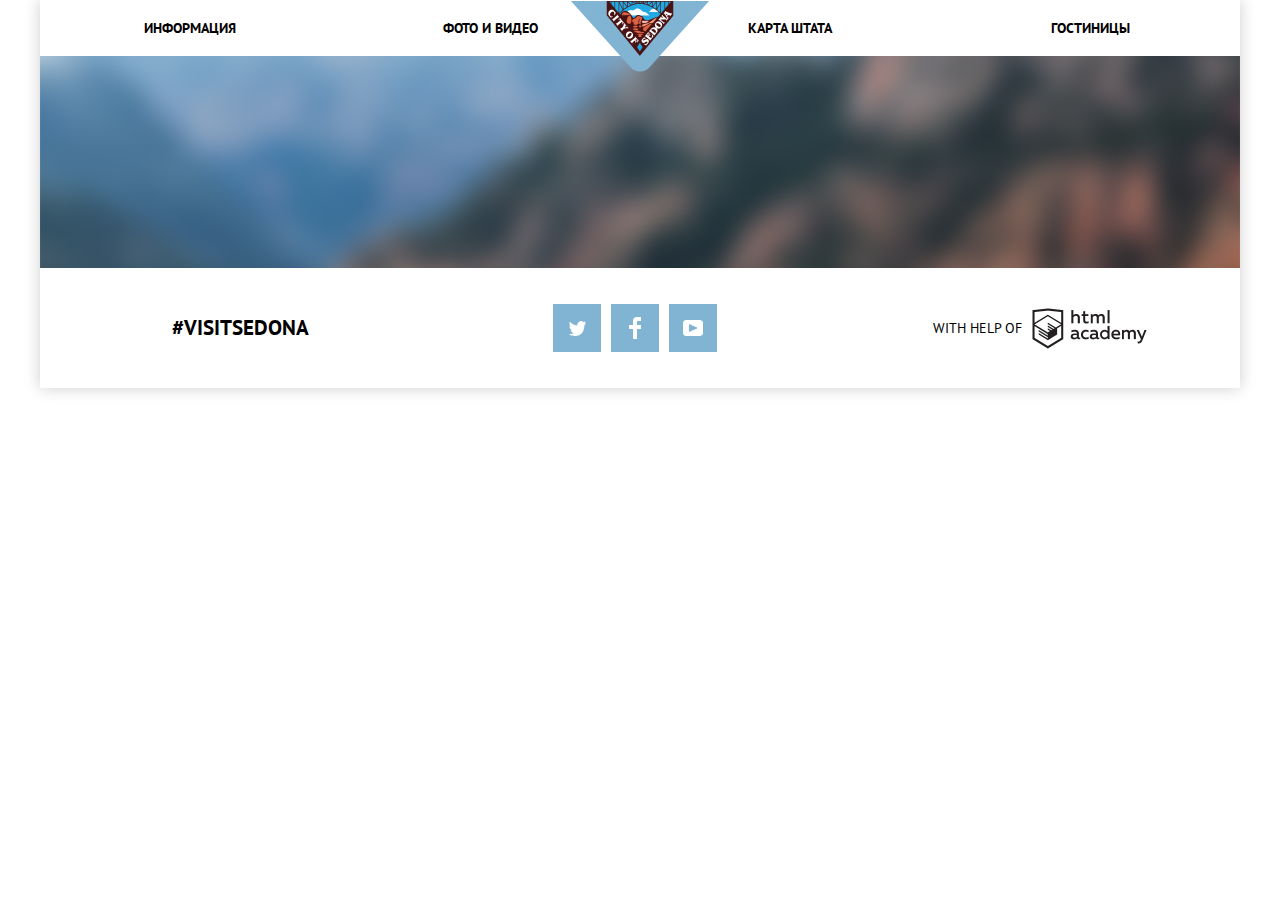
==== Inner.html @ 90b3ef92 "Update Inner.html" ====
<!DOCTYPE html>
<html lang="ru">

<head>
    <meta charset="UTF-8">
    <title>Sedona</title>
    <link href="CSS/style.css" rel="stylesheet">
    <link href="https://fonts.googleapis.com/css?family=PT+Sans:400,700&amp;subset=cyrillic" rel="stylesheet">
    <link href="CSS/normalize.css" rel="stylesheet">
</head>

<body>
    <div class="container">
        <header class="inner-header">
            <nav class="inner-header__navigation">
                <ul class="inner-header__list">
                    <li class="inner-header__item">
                        <a href="info.html">Информация</a>
                    </li>
                    <li class="inner-header__item">
                        <a href="photos.html">Фото и видео</a>
                    </li>

                    <li class="inner-header__item--logo">
                        <a class="inner-header__logo">
                            <img src="img/logo.png" alt="Логотип Седона">
                        </a>
                    </li>

                    <li class="inner-header__item">
                        <a href="https://goo.gl/maps/rGScew5CykM2" target="_blank">Карта штата</a>
                    </li>
                    <li class="inner-header__item">
                        <a href="hotels.html">Гостиницы</a>
                    </li>
                </ul>
            </nav>
        </header>
        <section class="inner__filter">
            <div class="inner__filter__wrapper">

            </div>
        </section>



        <!---------     FOOTER     ----------->
        <footer class="footer">
            <div class="footer__tag--wrapper">
                <p class="footer__tag">#visitsedona</p>
            </div>
            <div class="footer__social--main">
                <a class="footer__social footer__social--twitter" href="#">
                    <span class="visually-hidden">Twitter</span>
                    <svg xmlns="http://www.w3.org/2000/svg" xmlns:xlink="http://www.w3.org/1999/xlink" width="17" height="15" viewBox="0 0 17 15">
                        <path fill="#FFF" d="M10.95.144c1.685-.496 2.984.27 3.577 1.179.673-.231 1.331-.481 2.011-.708a2.345 2.345 0 0 1-.857 1.768c.685.17 1.304-.491 1.304-.491-.169 1-1.006 1.788-1.563 2.024-.231 6.75-3.175 11.217-10.077 11.082h-.446c-.41 0-4.164-.46-4.898-1.887 2.271.196 3.893-.422 4.693-1.177-.96-.3-2.679-.477-2.979-2.95.349.106.564.228 1.19.119C1.705 8.247.374 7.53.448 5.33c.285.328 1.067.536 1.34.472C1.085 5.561-.182 2.442.894.85c1.818 1.854 3.735 3.606 7.152 3.773C8.254 2.33 9.183.793 10.95.144z" /></svg>
                </a>
                <a class="footer__social footer__social--facebook" href="#">
                    <span class="visually-hidden">Facebook</span>
                    <svg xmlns="http://www.w3.org/2000/svg" width="12" height="22" viewBox="0 0 12 22">
                        <path fill="#FFF" d="M12 4V0H8a4 4 0 0 0-4 4v4H0v4h4v10h4V12h4V8H8V4h4z" />
                    </svg>
                </a>
                <a class="footer__social footer__social--YouTube" href="#">
                    <span class="visually-hidden">YouTube</span><svg xmlns="http://www.w3.org/2000/svg" xmlns:xlink="http://www.w3.org/1999/xlink" width="20" height="16" viewBox="0 0 20 16">
                        <path fill="#FFF" d="M17 0H3C1.35 0 0 1.35 0 3v10c0 1.65 1.35 3 3 3h14c1.65 0 3-1.35 3-3V3c0-1.65-1.35-3-3-3zM6.027 11.998V4.002L15.014 8l-8.987 3.998z" /></svg>
                </a>
            </div>
            <div class="footer__copyright">
                <p>With help of</p>
                <a class="footer__developer" href="https://htmlacademy.ru/" target="_blank"><span class="visually-hidden">HTML Academy</span></a>
            </div>
        </footer>
    </div>
</body>

</html>
---- CSS/style.css ----
body {
    font-family: "PT Sans", Arial, sans-serif;
    font-size: 14px;
    font-weight: 400;
    color: black;
    text-transform: uppercase;
    background: white;

}


a {
    text-decoration: none;
}

.container {
    margin: 0 auto;
    max-width: 1200px;
    box-shadow: 0 0 15px rgba(0, 1, 1, 0.2);
}

.header {
    position: relative;
}

.main-header {
    position: relative;
    margin-top: 0px;
    height: 580px;
    width: 1200px;
    background: url(../img/background_photo.jpg);
    background-size: 100% 100%;
    background-repeat: no-repeat;
}

.main-header-welcome--img {
    display: flex;
    justify-content: center;
    align-items: center;
    margin-top: 70px;
}



.main-header__navigation {
    position: relative;
    justify-content: center;
}

.main-header__list {
    padding: 0;
    position: relative;
    margin-top: 0;
    margin-bottom: 0;
    display: flex;
    height: 56px;
    width: 1200px;
    list-style: none;
    justify-content: space-around;
    align-items: center;
    background-color: white;
    font-size: 14px;
    font-weight: bold;
    line-height: 50px;
}

.main-header__item a:hover,
.main-header__item a:focus {
    background-color: #e1edf5;
    transition: all 0.5s;
}



.main-header__list a {
    display: flex;
    align-items: center;
    justify-content: center;
    color: black;
    width: 100%;
    height: 56px;

}

.main-header__item--logo .main-header__logo {
    position: absolute;
    top: 0;
    left: 50%;
    margin-left: -70px;
    width: 140px;
    height: 72px;
    z-index: 1;
}

.main-header__item {
    width: 25%;


}

.main__welcome {
    margin: 0;
    display: flex;
    height: 102px;
    align-items: flex-end;
}

.main_header_explanation {
    display: flex;
    flex-direction: column;
    justify-content: center;
    align-items: center;
    width: 1200px;
    height: 216px;
    font-family: inherit;
    text-transform: uppercase;
    background-color: white;
    text-align: center;
}

.explanation__sedona {
    font-family: inherit;
    margin: 0;
    width: 500px;
    height: 50px;
    color: #000000;
    font-size: 21px;
    font-weight: 700;
    line-height: 26px;
}

.explanation__resons {
    margin-top: 38px;
    width: 550px;
    height: 13px;
    color: #333333;
    font-family: inherit;
    font-size: 14px;
    font-weight: 400;
    line-height: 26px;
}

.features-list__realtown {
    width: 1200px;
    height: 256px;
    display: flex;
}

.features-list__realtown--about {
    display: flex;
    justify-content: space-around;
    color: white;
    width: 400px;
    height: 256px;
    background-color: #81b3d2;
    flex-direction: column;
    text-align: center;
}

.features-list__realtown h3 {
    width: 30%;
    margin-left: 35%;
    margin-bottom: 20px;
    font-size: 21px;
}

.features-list__realtown p {
    width: 70%;
    margin-left: 15%;
    margin-top: 35px;
}

.features-list__realtown--picture {
    height: 256px;
    width: 800px;
    background: url(../img/Layer_10.jpg);
}

.features-item__houses {
    width: 1200px;
    height: 256px;
    display: flex;
}

.features-list__houses--about {
    display: flex;
    justify-content: space-around;
    color: black;
    width: 400px;
    height: 256px;
    background-color: #ffffff;
    flex-direction: column;
    align-content: center;
    text-align: center;
}

.features-item__houses--img {
    margin-top: 26px;

}

.features-list__houses--about h3 {
    width: 30%;
    margin-left: 35%;
    margin-bottom: 20px;
    font-size: 21px;
}

.features-list__houses--about p {
    width: 70%;
    margin-left: 15%;
    margin-top: 15px;
    margin-bottom: 40px;
}

.features-list__realtown2 {
    width: 1200px;
    height: 256px;
    display: flex;
    flex-direction: row-reverse;
}

.features-list__realtown--about2 {
    display: flex;
    justify-content: space-around;
    color: white;
    width: 400px;
    height: 256px;
    list-style: none;
    background-color: #81b3d2;
    flex-direction: column;
    text-align: center;
}

.features-list__realtown2 h3 {
    width: 40%;
    margin-left: 30%;
    margin-bottom: 20px;
    font-size: 21px;
}

.features-list__realtown2 p {
    width: 70%;
    margin-left: 15%;
    margin-top: 35px;
}

.features-list__realtown2--picture {
    height: 256px;
    width: 800px;
    background: url(../img/Layer_5.jpg);
}

.features-list__about345 {
    width: 1200px;
    height: 256px;
    display: flex;
}

.features-list__about345--3,
.features-list__about345--4,
.features-list__about345--5 {
    display: flex;
    justify-content: space-around;
    color: #000000;
    width: 400px;
    height: 256px;
    list-style: none;
    background-color: #eeeeee;
    flex-direction: column;
    text-align: center;
}

.features-list__about345--3 p,
.features-list__about345--4 p,
.features-list__about345--5 p {
    width: 70%;
    margin-left: 15%;
    margin-bottom: 30px;
}

.features-list__about345--3 h3,
.features-list__about345--4 h3,
.features-list__about345--5 h3 {
    width: 40%;
    margin-top: 50px;
    margin-left: 30%;
    margin-bottom: 20px;
    font-size: 21px;
}

.intrested {
    padding-top: 25px;
    margin: 0;
    display: flex;
    flex-direction: column;
    justify-content: center;
    align-items: center;
    width: 1200px;
    height: 256px;
    font-family: inherit;
    text-transform: uppercase;
    background-color: white;
    text-align: center;
}

.intrested__order {
    width: 636px;
    height: 146px;
}

.interested__order--h3 {

    margin: 0;
    font-family: inherit;
    margin-bottom: 25px;
    color: #000000;
    font-size: 31px;
    font-weight: 700;
    line-height: 26px;
}

.interested__order--p {
    margin: 0;
    margin-bottom: 50px;
    padding: 0;
    color: #333333;
    font-family: inherit;
    font-size: 14px;
    font-weight: 400;
    line-height: 26px;
}

.intrested__order--btn {
    display: flex;
    justify-content: center;
    width: 568px;
    height: 86px;
    border: none;

}

.intrested__order--src_btn {
    /*    align-items: center;*/
    /*    justify-content: center;*/
    color: #ffffff;
    width: 100%;
    background: #81b3d2;
    border: none;
    padding: 0;
    /*    text-decoration: none;*/
    font-size: 21px;
    font-weight: 600;
    text-transform: uppercase;
    cursor: pointer;
}

.intrested__order--btn button:hover,
.intrested__order--btn button:focus {
    background-color: #6f9cbe;
    transition: all 0.5s;

}


.footer {
    display: flex;
    height: 120px;
    width: 1200px;
    padding: 0;
    margin: 0;
}

.footer__tag--wrapper {
    display: flex;
    padding: 0;
    margin: 0;
    width: 400px;
    font-size: 21px;
    font-weight: 600;
    justify-content: center;
    align-items: center;

}

.footer__social--main {
    margin: 0;
    padding: 0;
    display: flex;
    width: 400px;
    justify-content: center;
    align-items: center;
}

.footer__social {
    display: flex;
    width: 48px;
    height: 48px;
    margin-right: 10px
}

.visually-hidden {
    display: none;
}

.footer__social--twitter {
    display: flex;
    align-items: center;
    justify-content: center;
    background-color: #81b3d2;
    background-repeat: no-repeat;
    background-position: center;
}

.footer__social--facebook {
    display: flex;
    align-items: center;
    justify-content: center;
    background-color: #81b3d2;
    background-repeat: no-repeat;
    background-position: center;
}

.footer__social--YouTube {
    display: flex;
    align-items: center;
    justify-content: center;
    background-color: #81b3d2;
    background-repeat: no-repeat;
    background-position: center;
}

.footer__copyright {
    margin: 0;
    padding: 0;
    display: flex;
    width: 400px;
    justify-content: center;
    align-items: center;
}

.footer__developer {
    margin-left: 10px;
    width: 115px;
    height: 41px;
    background-image: url(../img/logo_name.png)
}

.footer__social:hover,
.footer__social:focus {
    background-color: #6f9cbe;
    transition: all 0.5s;
}

.footer__social:hover path,
.footer__social:focus path {
    fill: #b8b7ba;
    transition: all 0.5s;
}

/*-------------------------------------------- начало Inner.html--------------------------------- */
/*-------------------------------------------- начало Inner.html--------------------------------- */
/*-------------------------------------------- начало Inner.html--------------------------------- */
/*-------------------------------------------- начало Inner.html--------------------------------- */
/*-------------------------------------------- начало Inner.html--------------------------------- */
/*-------------------------------------------- начало Inner.html--------------------------------- */
/*-------------------------------------------- начало Inner.html--------------------------------- */
/*-------------------------------------------- начало Inner.html--------------------------------- */
.inner-header {
    position: relative;
    margin-top: 0px;
    height: 56px;
    width: 1200px;
}

.inner-header__navigation {
    position: relative;
    justify-content: center;
}

.inner-header__list {
    padding: 0;
    position: relative;
    margin-top: 0;
    margin-bottom: 0;
    display: flex;
    height: 56px;
    width: 1200px;
    list-style: none;
    justify-content: space-around;
    align-items: center;
    background-color: white;
    font-size: 14px;
    font-weight: bold;
    line-height: 50px;
}

.inner-header__item a:hover,
.inner-header__item a:focus {
    background-color: #e1edf5;
    transition: all 0.5s;
}



.inner-header__list a {
    display: flex;
    align-items: center;
    justify-content: center;
    color: black;
    width: 100%;
    height: 56px;

}

.inner-header__item--logo .inner-header__logo {
    position: absolute;
    top: 0;
    left: 50%;
    margin-left: -70px;
    width: 140px;
    height: 72px;
    z-index: 1;
}

.inner-header__item {
    width: 25%;
}

.inner__filter {
    width: 1200px;
    min-height: 212px;
    background-image: url(../img_inner/Inner%20Background%20Img.png);
}
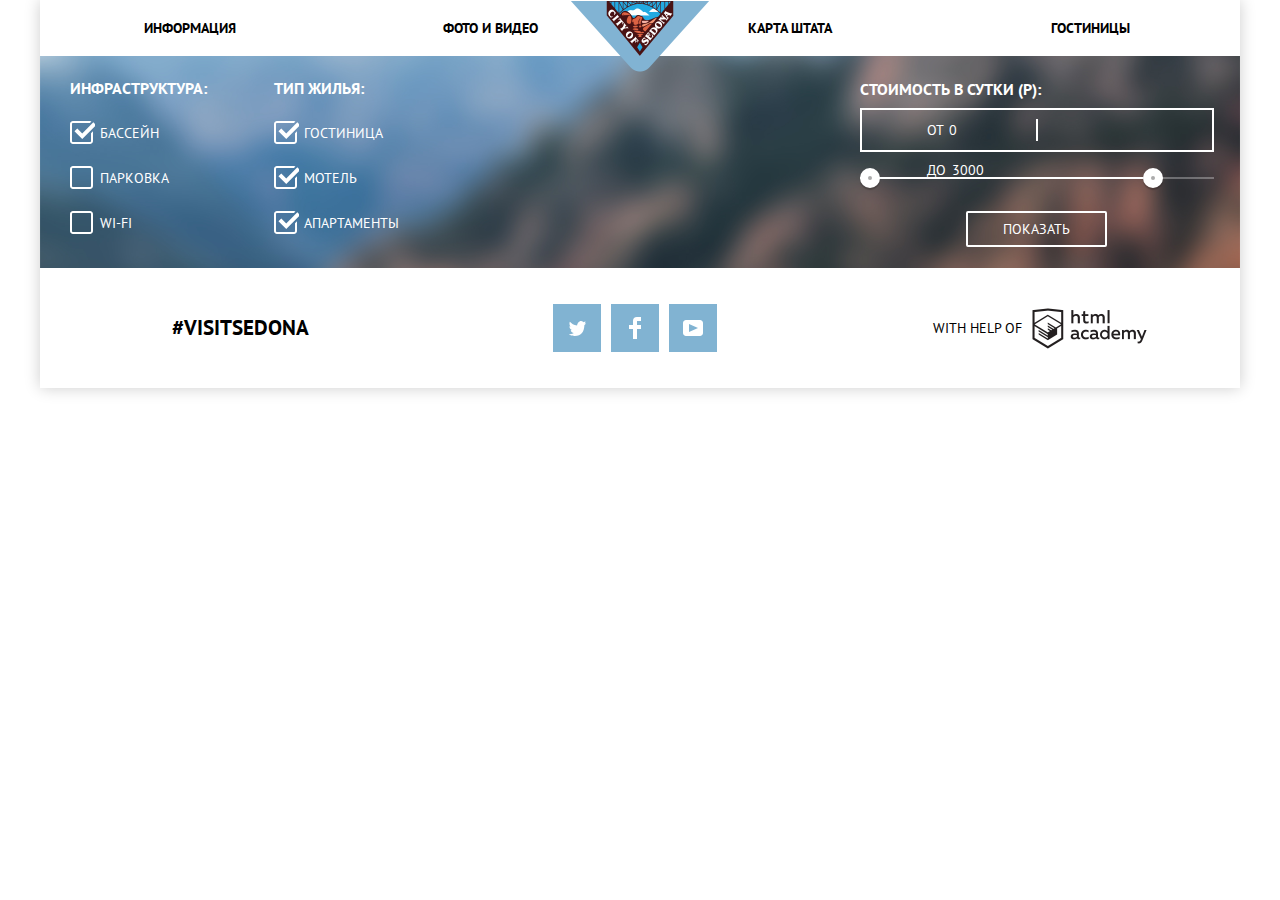
==== commit 0c23be04: "Update Inner.html" ====
--- a/Inner.html
+++ b/Inner.html
@@ -17,12 +17,13 @@
                     <li class="inner-header__item">
                         <a href="info.html">Информация</a>
                     </li>
+
                     <li class="inner-header__item">
                         <a href="photos.html">Фото и видео</a>
                     </li>
 
                     <li class="inner-header__item--logo">
-                        <a class="inner-header__logo">
+                        <a class="inner-header__logo" href="index.html">
                             <img src="img/logo.png" alt="Логотип Седона">
                         </a>
                     </li>
@@ -38,7 +39,34 @@
         </header>
         <section class="inner__filter">
             <div class="inner__filter__wrapper">
+                <ul class="filter__list">
+                    <li class="filter__list__item filter__list__item--main1">Инфраструктура:</li>
+                    <li class="filter__list__item filter__list__item--main2">Тип жилья:</li>
+                    <li class="filter__list__item filter__list__item--checked">Бассейн</li>
+                    <li class="filter__list__item filter__list__item--checked">Гостиница</li>
+                    <li class="filter__list__item filter__list__item--not_checked">Парковка</li>
+                    <li class="filter__list__item filter__list__item--checked">Мотель</li>
+                    <li class="filter__list__item filter__list__item--not_checked">Wi-Fi</li>
+                    <li class="filter__list__item filter__list__item--checked">Апартаменты</li>
+                </ul>
+            </div>
+            <div class="inner__filter__range__wrapper">
+                <div class="inner__filter__range">
+                    <div class="filter__range__title">Стоимость в сутки (р):</div>
+                    <div class="filter__range__price_controls">
+                        <label class="min-price">от <input type="text" name="min-price" value="0"></label>
+                        <label class="max-price">до <input type="text" name="max-price" value="3000"></label>
+                    </div>
+                    <div class="filter__range__range_controls">
+                        <div class="range_controls__scale">
+                            <div class="range_controls__bar"></div>
+                            <div class="range-toggle range-toggle-min"></div>
+                            <div class="range-toggle range-toggle-max"></div>
+                        </div>
 
+                    </div>
+                    <button class="btn-transparente" type="submit">Показать</button>
+                </div>
             </div>
         </section>
 
--- a/CSS/style.css
+++ b/CSS/style.css
@@ -528,7 +528,178 @@
 }
 
 .inner__filter {
+    display: flex;
+    justify-content: space-between;
     width: 1200px;
     min-height: 212px;
     background-image: url(../img_inner/Inner%20Background%20Img.png);
 }
+
+.filter__list__item {
+    display: inline-flex;
+    width: 200px;
+    height: 45px;
+    text-decoration: none;
+    margin: 0;
+    padding: 0;
+    list-style: none;
+    color: #fff;
+    align-items: center;
+}
+
+.filter__list__item--main1 {
+    font-weight: 600;
+    font-size: 16px;
+    margin-left: 30px;
+    margin-top: 10px;
+}
+
+.filter__list__item--main2 {
+    font-weight: 600;
+    font-size: 16px;
+    margin-top: 10px;
+}
+
+.inner__filter__wrapper {
+    position: relative;
+    width: 528px;
+    height: 100%;
+}
+
+.filter__list {
+    margin: 0;
+    padding: 0;
+}
+
+.filter__list__item--not_checked::before {
+    content: "";
+    width: 25px;
+    height: 25px;
+    background-image: url(../svg-sedona/svg-sedona/checkbox-off.svg);
+    background-repeat: no-repeat;
+    margin-left: 30px;
+    margin-right: 5px;
+}
+
+.filter__list__item--checked::before {
+    content: "";
+    width: 25px;
+    height: 25px;
+    background-image: url(../svg-sedona/svg-sedona/checkbox-on.svg);
+    background-repeat: no-repeat;
+    margin-left: 30px;
+    margin-right: 5px;
+}
+
+/*-------------------------------------------*/
+
+
+.inner__filter__range__wrapper {
+    position: relative;
+    margin-top: 24px;
+    width: 380px;
+    height: 100%;
+    color: #fff;
+    font-family: inherit;
+}
+
+.filter__range__title {
+    font-weight: 600;
+    margin-bottom: 10px;
+    font-size: 16px;
+}
+
+.filter__range__price_controls {
+    position: relative;
+    border: 2px solid white;
+    width: 350px;
+    height: 40px;
+    font-size: 16px;
+}
+
+.filter__range__price_controls label {
+    display: inline-block;
+    font-size: 14px;
+    line-height: 38px;
+    vertical-align: top;
+    cursor: pointer;
+    padding-left: 65px;
+}
+
+.filter__range__price_controls input {
+    width: 85px;
+    margin: 0;
+    color: inherit;
+    font: inherit;
+    background: none;
+    border: none;
+}
+
+.filter__range__price_controls::after {
+    content: "";
+    position: absolute;
+    width: 2px;
+    height: 22px;
+    background: #ffffff;
+    top: 50%;
+    left: 50%;
+    transform: translate(-50%, -50%);
+}
+
+.filter__range__range_controls {
+    width: 354px;
+    position: relative;
+    margin-bottom: 32px;
+    margin-top: 25px;
+}
+
+.range_controls__scale {
+    height: 2px;
+    background: rgba(255, 255, 255, 0.3);
+}
+
+.filter__range__range_controls .range_controls__bar {
+    width: 80%;
+    height: 2px;
+    background: #fff;
+}
+
+.range-toggle {
+    position: absolute;
+    top: -9px;
+    width: 4px;
+    height: 4px;
+    background: #ababab;
+    border: 8px solid #ffffff;
+    border-radius: 50%;
+    box-shadow: 0 2px 1px 0 rgba(0, 1, 1, 0.2);
+    cursor: pointer;
+}
+
+.range-toggle:hover {
+    background: #1c4f80;
+}
+
+.range-toggle-min {
+    left: 0;
+}
+
+.range-toggle-max {
+    left: 80%;
+}
+
+.btn-transparente {
+    display: flex;
+    margin: 0 28%;
+    padding: 6px 35px;
+
+    font-size: 14px;
+    line-height: 20px;
+    color: #ffffff;
+    text-transform: uppercase;
+
+    background: transparent;
+    border: 2px solid #ffffff;
+    border-radius: 2px;
+    cursor: pointer;
+}
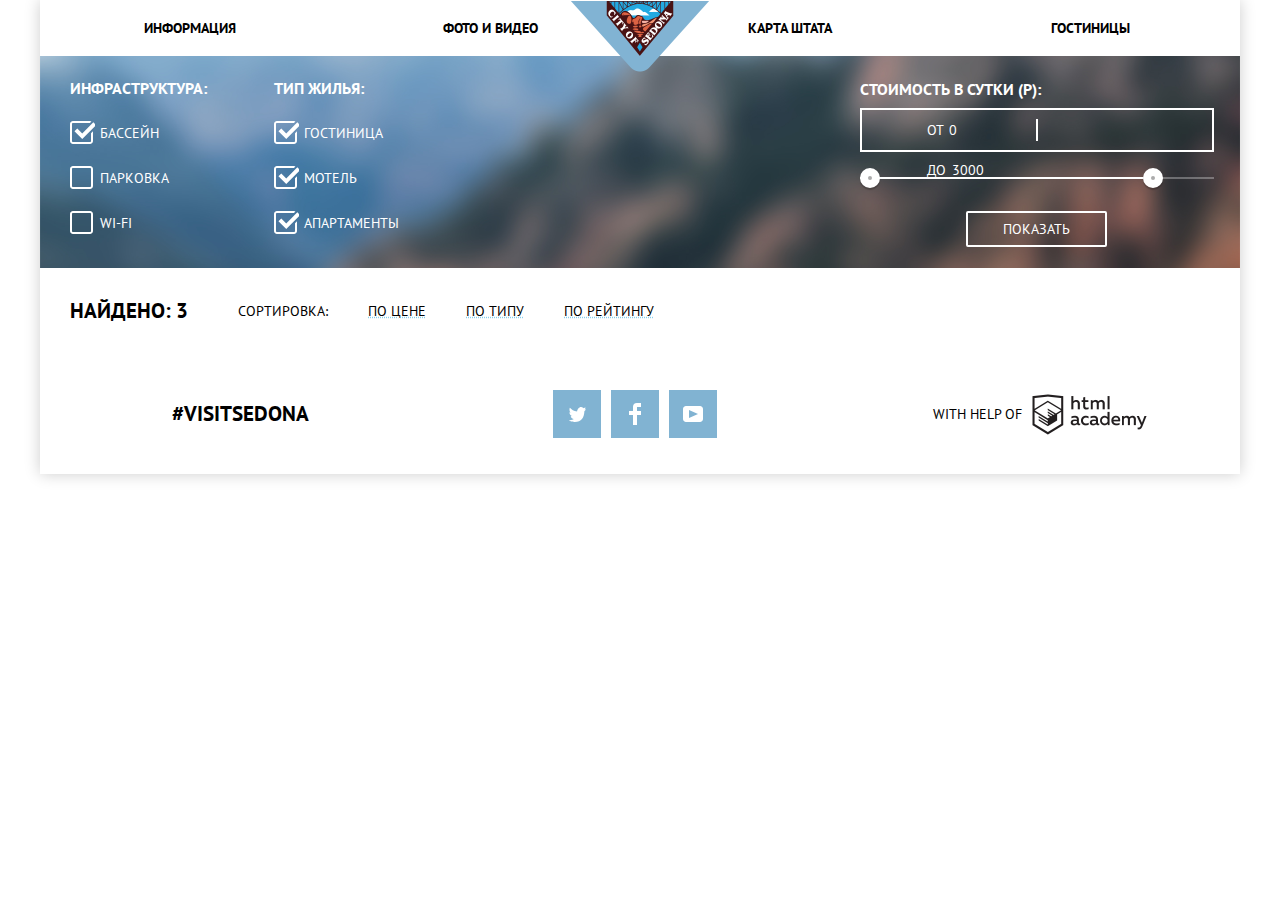
==== commit 61598132: "Update Inner.html" ====
--- a/Inner.html
+++ b/Inner.html
@@ -69,7 +69,20 @@
                 </div>
             </div>
         </section>
+        <section class="founded-sort">
+            <div class="founded-sort__list">
+                <ul class="sort__list__items">
+                    <li class="list__item--founded">Найдено: 3</li>
+                    <li class="list__item--sort">Сортировка:</li>
+                    <li class="list__item">По цене</li>
+                    <li class="list__item">По типу</li>
+                    <li class="list__item">По рейтингу</li>
+                </ul>
+            </div>
+            <div class="founded-sort__arrows">
 
+            </div>
+        </section>
 
 
         <!---------     FOOTER     ----------->
--- a/CSS/style.css
+++ b/CSS/style.css
@@ -703,3 +703,56 @@
     border-radius: 2px;
     cursor: pointer;
 }
+
+.btn-transparente:hover {
+    color: #000;
+    background: #fff;
+}
+
+.founded-sort {
+    width: auto;
+    min-height: 86px;
+}
+
+.founded-sort__list {
+    min-width: 528px;
+    height: auto;
+}
+
+.sort__list__items {
+    display: flex;
+    align-items: center;
+    justify-content: row;
+    min-height: 86px;
+    min-width: auto;
+    list-style: none;
+    margin: 0;
+    padding: 0;
+}
+
+.sort__list__items .list__item {
+    margin-right: 40px;
+    text-decoration: underline dotted skyblue;
+    cursor: pointer;
+}
+
+.sort__list__items .list__item:hover {
+    color: skyblue;
+}
+
+.sort__list__items .list__item:active {
+    color: #000;
+    text-decoration: none;
+}
+
+.list__item--founded {
+    font-weight: 600;
+    font-size: 21px;
+    margin-right: 50px;
+    margin-left: 30px;
+}
+
+.list__item--sort {
+    font-family: inherit;
+    margin-right: 40px;
+}
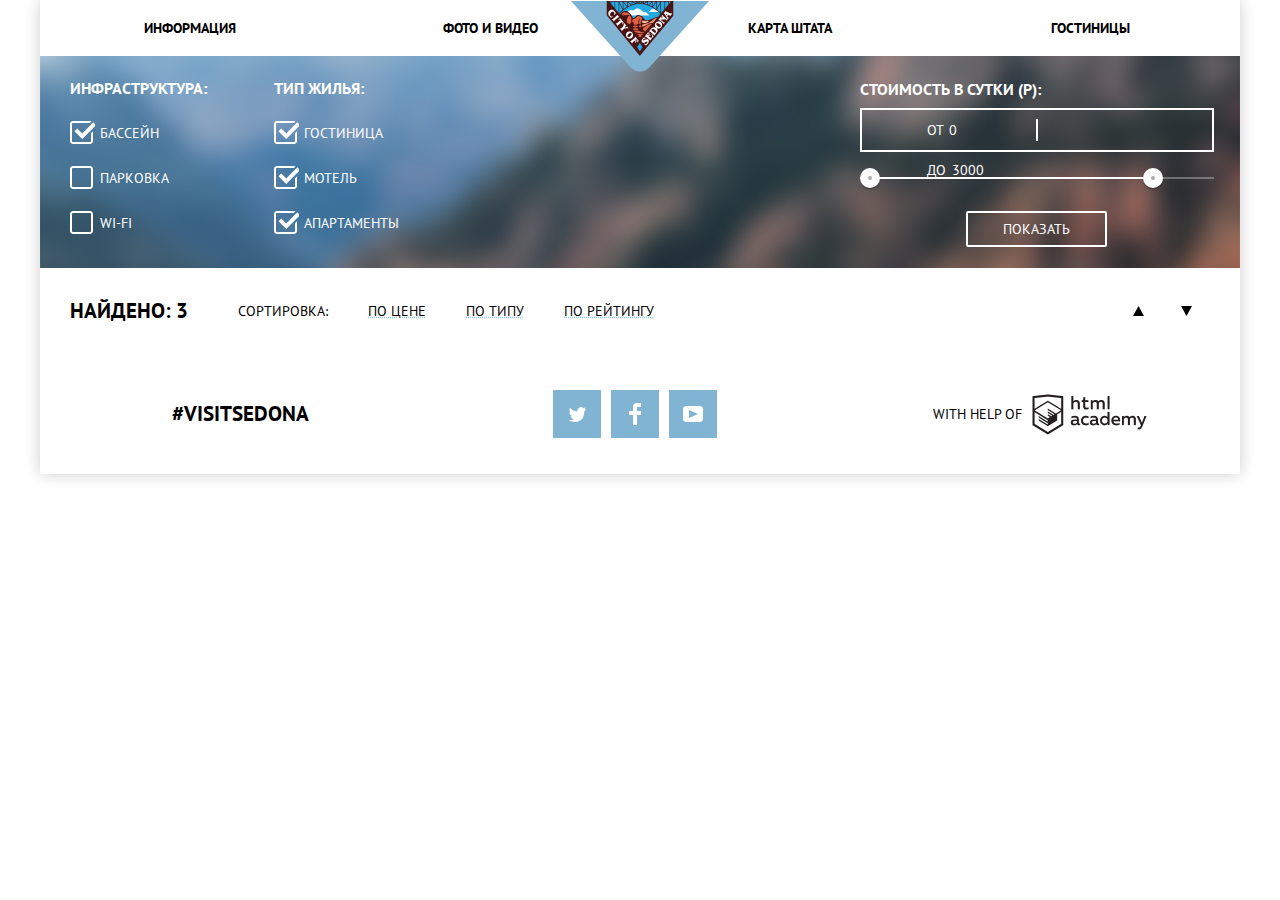
==== commit 5d4aff90: "Update Inner.html" ====
--- a/Inner.html
+++ b/Inner.html
@@ -79,8 +79,19 @@
                     <li class="list__item">По рейтингу</li>
                 </ul>
             </div>
-            <div class="founded-sort__arrows">
-
+            <div class="arrows-wrapper">
+                <div class="founded-sort__arrows">
+                    <div class="arrow-up">
+                        <span class="visually-hidden">Стрелка вверх</span>
+                        <svg xmlns="http://www.w3.org/2000/svg" width="11" height="10" viewBox="0 0 11 10">
+                            <path fill="#000000" d="M5.5 0L0 10h11z" /></svg>
+                    </div>
+                    <div class="arrow-down">
+                        <span class="visually-hidden">Стрелка вниз</span>
+                        <svg xmlns="http://www.w3.org/2000/svg" width="11" height="10" viewBox="0 0 11 10">
+                            <path fill="#000000" d="M5.5 10L0 0h11" /></svg>
+                    </div>
+                </div>
             </div>
         </section>
 
--- a/CSS/style.css
+++ b/CSS/style.css
@@ -341,14 +341,11 @@
 }
 
 .intrested__order--src_btn {
-    /*    align-items: center;*/
-    /*    justify-content: center;*/
     color: #ffffff;
     width: 100%;
     background: #81b3d2;
     border: none;
     padding: 0;
-    /*    text-decoration: none;*/
     font-size: 21px;
     font-weight: 600;
     text-transform: uppercase;
@@ -540,7 +537,7 @@
     width: 200px;
     height: 45px;
     text-decoration: none;
-    margin: 0;
+    margin: 0px;
     padding: 0;
     list-style: none;
     color: #fff;
@@ -590,8 +587,6 @@
     margin-left: 30px;
     margin-right: 5px;
 }
-
-/*-------------------------------------------*/
 
 
 .inner__filter__range__wrapper {
@@ -710,12 +705,14 @@
 }
 
 .founded-sort {
-    width: auto;
+    display: flex;
+    position: relative;
+    width: 1200px;
     min-height: 86px;
 }
 
 .founded-sort__list {
-    min-width: 528px;
+    width: 800px;
     height: auto;
 }
 
@@ -756,3 +753,53 @@
     font-family: inherit;
     margin-right: 40px;
 }
+
+.arrows-wrapper {
+    display: flex;
+    width: 400px;
+    height: auto;
+    justify-content: flex-end;
+    align-items: center;
+    padding-right: 30px;
+}
+
+.founded-sort__arrows {
+    display: flex;
+    width: 96px;
+    height: 48px;
+    justify-content: center;
+    align-items: center;
+}
+
+.arrow-up {
+    display: flex;
+    width: 48px;
+    height: 43px;
+    justify-content: center;
+    align-items: center;
+
+
+
+}
+
+.arrow-down {
+    display: flex;
+    width: 48px;
+    height: 43px;
+    justify-content: center;
+    align-items: center;
+
+}
+
+.arrow-up:hover,
+.arrow-down:hover {
+    background-color: #81b3d2;
+    border-radius: 5px;
+    transition: all 0.5s;
+}
+
+.arrow-up:hover path,
+.arrow-down:hover path {
+    fill: #fff;
+    transition: all 0.5s;
+}
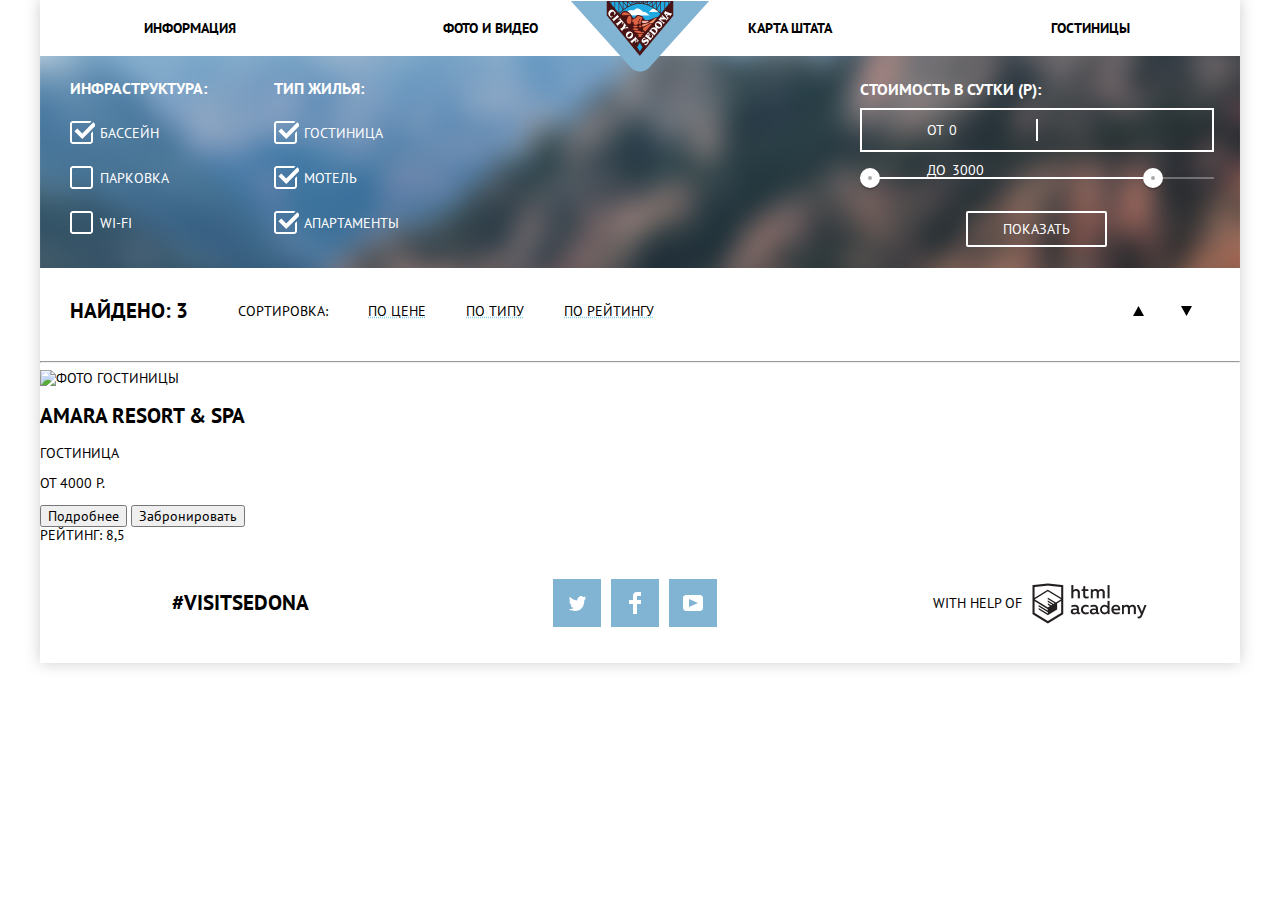
==== commit 8a518313: "Update Inner.html" ====
--- a/Inner.html
+++ b/Inner.html
@@ -95,6 +95,29 @@
             </div>
         </section>
 
+        <hr>
+
+        <section class="hotels-list">
+            <div class="hotels-list__wrapper">
+                <div class="hotels-list__photo">
+                    <img class="hotels-list__photo--1" src="img_inner/Hotels_1.png" width="135" height="90" alt="фото гостиницы">
+                </div>
+                <div class="hotels-list__content">
+                    <h2 class="hotels-list__h2">Amara resort &amp; spa</h2>
+                    <p class="hotels-list__p">Гостиница</p>
+                    <p>от 4000 р.</p>
+                    <button class="hotels-list__info">Подробнее</button>
+                    <button class="hotels-list__booking">Забронировать</button>
+                </div>
+                <div class="hotels-list__raiting--wrapper">
+                    <div class="hotels-list__raiting">
+                        <div class="hotels-list__raiting--stars"></div>
+                        <div class="hotels-list__raiting--points">Рейтинг: 8,5</div>
+                    </div>
+                </div>
+            </div>
+        </section>
+
 
         <!---------     FOOTER     ----------->
         <footer class="footer">
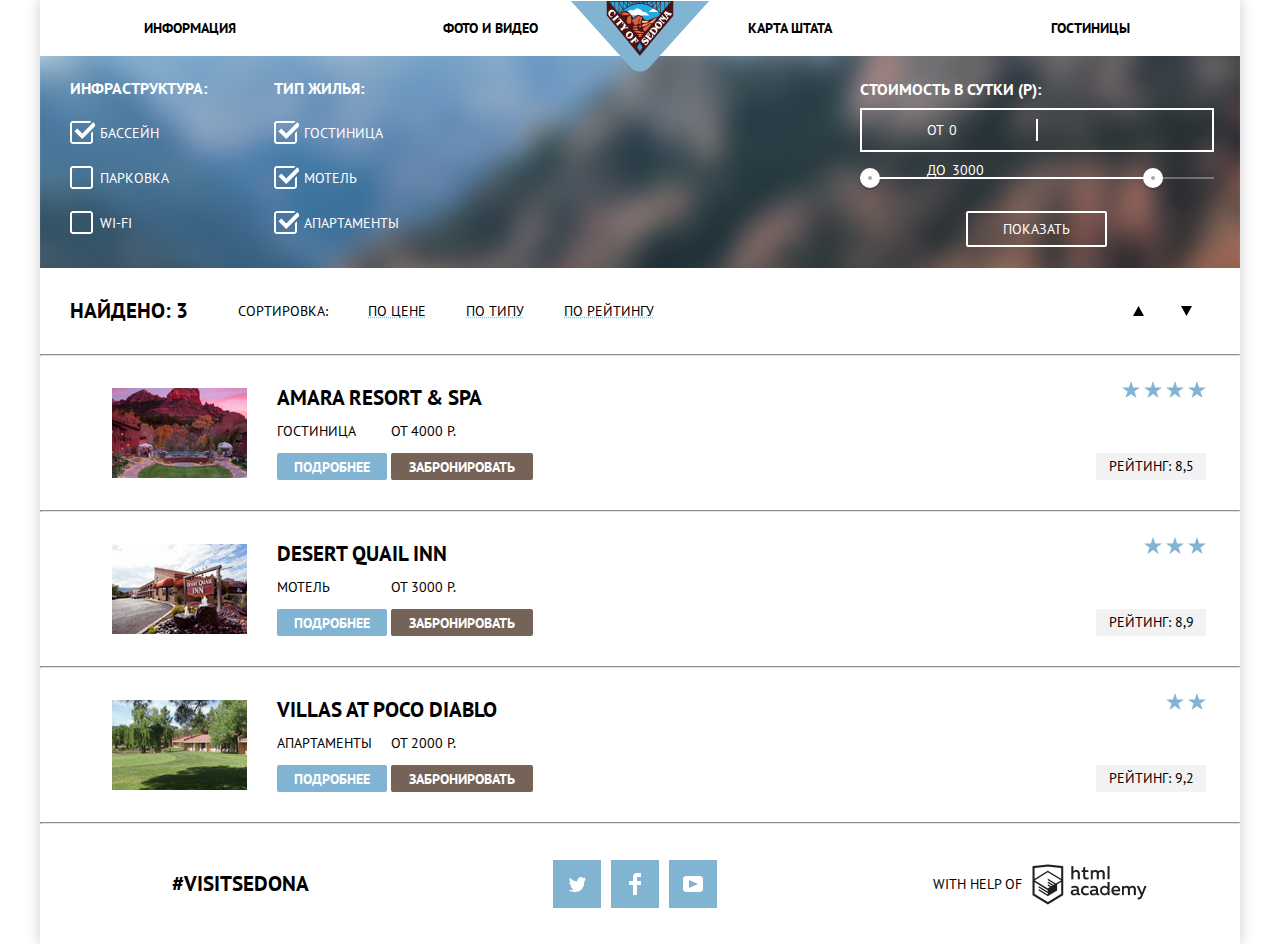
==== commit 5caf2120: "Update Inner.html" ====
--- a/Inner.html
+++ b/Inner.html
@@ -111,11 +111,71 @@
                 </div>
                 <div class="hotels-list__raiting--wrapper">
                     <div class="hotels-list__raiting">
-                        <div class="hotels-list__raiting--stars"></div>
+                        <div class="hotels-list__raiting--stars"><svg xmlns="http://www.w3.org/2000/svg" width="18" height="17" viewBox="0 0 18 17">
+                                <path fill="#81B3D2" d="M9.002 0l2.126 6.494h6.877l-5.564 4.012L14.566 17l-5.564-4.013L3.438 17l2.126-6.494L0 6.494h6.878z" /></svg>
+                            <svg xmlns="http://www.w3.org/2000/svg" width="18" height="17" viewBox="0 0 18 17">
+                                <path fill="#81B3D2" d="M9.002 0l2.126 6.494h6.877l-5.564 4.012L14.566 17l-5.564-4.013L3.438 17l2.126-6.494L0 6.494h6.878z" /></svg>
+                            <svg xmlns="http://www.w3.org/2000/svg" width="18" height="17" viewBox="0 0 18 17">
+                                <path fill="#81B3D2" d="M9.002 0l2.126 6.494h6.877l-5.564 4.012L14.566 17l-5.564-4.013L3.438 17l2.126-6.494L0 6.494h6.878z" /></svg>
+                            <svg xmlns="http://www.w3.org/2000/svg" width="18" height="17" viewBox="0 0 18 17">
+                                <path fill="#81B3D2" d="M9.002 0l2.126 6.494h6.877l-5.564 4.012L14.566 17l-5.564-4.013L3.438 17l2.126-6.494L0 6.494h6.878z" /></svg></div>
                         <div class="hotels-list__raiting--points">Рейтинг: 8,5</div>
                     </div>
                 </div>
             </div>
+
+            <hr>
+
+            <div class="hotels-list__wrapper">
+                <div class="hotels-list__photo">
+                    <img class="hotels-list__photo--1" src="img_inner/Hotels_2.png" width="135" height="90" alt="фото гостиницы">
+                </div>
+                <div class="hotels-list__content">
+                    <h2 class="hotels-list__h2">Desert quail inn</h2>
+                    <p class="hotels-list__p">Мотель</p>
+                    <p>от 3000 р.</p>
+                    <button class="hotels-list__info">Подробнее</button>
+                    <button class="hotels-list__booking">Забронировать</button>
+                </div>
+                <div class="hotels-list__raiting--wrapper">
+                    <div class="hotels-list__raiting">
+                        <div class="hotels-list__raiting--stars">
+                            <svg xmlns="http://www.w3.org/2000/svg" width="18" height="17" viewBox="0 0 18 17">
+                                <path fill="#81B3D2" d="M9.002 0l2.126 6.494h6.877l-5.564 4.012L14.566 17l-5.564-4.013L3.438 17l2.126-6.494L0 6.494h6.878z" /></svg>
+                            <svg xmlns="http://www.w3.org/2000/svg" width="18" height="17" viewBox="0 0 18 17">
+                                <path fill="#81B3D2" d="M9.002 0l2.126 6.494h6.877l-5.564 4.012L14.566 17l-5.564-4.013L3.438 17l2.126-6.494L0 6.494h6.878z" /></svg>
+                            <svg xmlns="http://www.w3.org/2000/svg" width="18" height="17" viewBox="0 0 18 17">
+                                <path fill="#81B3D2" d="M9.002 0l2.126 6.494h6.877l-5.564 4.012L14.566 17l-5.564-4.013L3.438 17l2.126-6.494L0 6.494h6.878z" /></svg></div>
+                        <div class="hotels-list__raiting--points">Рейтинг: 8,9</div>
+                    </div>
+                </div>
+            </div>
+
+            <hr>
+
+            <div class="hotels-list__wrapper">
+                <div class="hotels-list__photo">
+                    <img class="hotels-list__photo--1" src="img_inner/Hotels_3.png" width="135" height="90" alt="фото гостиницы">
+                </div>
+                <div class="hotels-list__content">
+                    <h2 class="hotels-list__h2">Villas at poco diablo</h2>
+                    <p class="hotels-list__p">Апартаменты</p>
+                    <p>от 2000 р.</p>
+                    <button class="hotels-list__info">Подробнее</button>
+                    <button class="hotels-list__booking">Забронировать</button>
+                </div>
+                <div class="hotels-list__raiting--wrapper">
+                    <div class="hotels-list__raiting">
+                        <div class="hotels-list__raiting--stars">
+                            <svg xmlns="http://www.w3.org/2000/svg" width="18" height="17" viewBox="0 0 18 17">
+                                <path fill="#81B3D2" d="M9.002 0l2.126 6.494h6.877l-5.564 4.012L14.566 17l-5.564-4.013L3.438 17l2.126-6.494L0 6.494h6.878z" /></svg>
+                            <svg xmlns="http://www.w3.org/2000/svg" width="18" height="17" viewBox="0 0 18 17">
+                                <path fill="#81B3D2" d="M9.002 0l2.126 6.494h6.877l-5.564 4.012L14.566 17l-5.564-4.013L3.438 17l2.126-6.494L0 6.494h6.878z" /></svg></div>
+                        <div class="hotels-list__raiting--points">Рейтинг: 9,2</div>
+                    </div>
+                </div>
+            </div>
+            <hr>
         </section>
 
 
--- a/CSS/style.css
+++ b/CSS/style.css
@@ -15,7 +15,7 @@
 
 .container {
     margin: 0 auto;
-    max-width: 1200px;
+    width: 1200px;
     box-shadow: 0 0 15px rgba(0, 1, 1, 0.2);
 }
 
@@ -796,6 +796,7 @@
     background-color: #81b3d2;
     border-radius: 5px;
     transition: all 0.5s;
+    cursor: pointer;
 }
 
 .arrow-up:hover path,
@@ -803,3 +804,113 @@
     fill: #fff;
     transition: all 0.5s;
 }
+
+hr {
+    margin: 0;
+    padding: 0;
+    border-color: #e2e2e2;
+}
+
+.hotels-list__wrapper {
+    display: flex;
+    width: 1200px;
+    height: 154px;
+}
+
+.hotels-list__photo {
+    display: flex;
+    align-items: center;
+    justify-content: center;
+    margin-left: 72px;
+    margin-right: 30px;
+}
+
+.hotels-list__content {
+    display: inline-block;
+    width: 258px;
+    height: 90px;
+    margin-top: 30px;
+}
+
+.hotels-list__content h2 {
+    margin-bottom: 20px;
+    margin-top: 0;
+    padding: 0;
+    display: flex;
+    width: 280px;
+    height: 17px;
+
+}
+
+.hotels-list__content p {
+    width: 110px;
+    display: inline-block;
+    margin-top: 0;
+    margin-bottom: 14px;
+    padding: 0;
+
+}
+
+.hotels-list__info {
+    display: inline-block;
+    width: 110px;
+    height: 27px;
+
+    font-size: 14px;
+    line-height: 20px;
+    font-weight: 600;
+    color: #fff;
+    text-transform: uppercase;
+
+    background: #81b3d2;
+    border: 2px solid #81b3d2;
+    border-radius: 2px;
+    cursor: pointer;
+}
+
+.hotels-list__booking {
+    display: inline-block;
+    width: 142px;
+    height: 27px;
+
+    font-size: 14px;
+    line-height: 20px;
+    font-weight: 600;
+    color: #fff;
+    text-transform: uppercase;
+
+    background: #766357;
+    border: 2px solid #766357;
+    border-radius: 2px;
+    cursor: pointer;
+}
+
+.hotels-list__raiting {
+    display: flex;
+    flex-direction: column;
+    justify-content: space-around;
+    align-items: flex-end;
+    width: 120px;
+    height: 154px;
+
+}
+
+.hotels-list__raiting--wrapper {
+    margin-left: auto;
+    display: flex;
+    width: 154px;
+    height: 154px;
+
+}
+
+
+
+.hotels-list__raiting--points {
+    display: flex;
+    justify-content: center;
+    align-items: center;
+    width: 110px;
+    height: 27px;
+    background-color: #f2f2f2;
+    margin-bottom: 5px;
+}
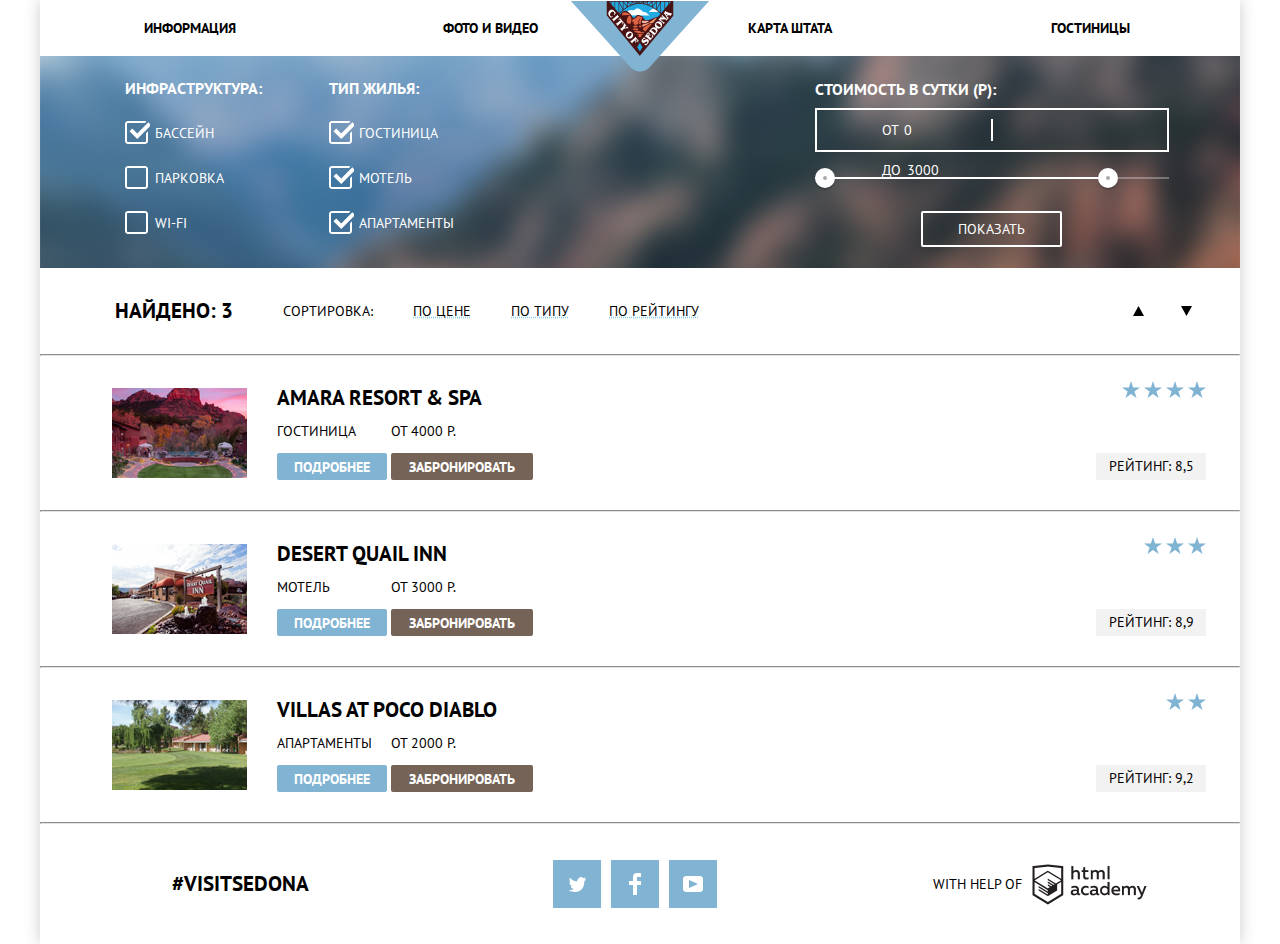
==== commit 934d22b4: "Update Inner.html" ====
--- a/Inner.html
+++ b/Inner.html
@@ -7,6 +7,7 @@
     <link href="CSS/style.css" rel="stylesheet">
     <link href="https://fonts.googleapis.com/css?family=PT+Sans:400,700&amp;subset=cyrillic" rel="stylesheet">
     <link href="CSS/normalize.css" rel="stylesheet">
+    <script src="Script.js" defer></script>
 </head>
 
 <body>
--- a/CSS/style.css
+++ b/CSS/style.css
@@ -561,6 +561,7 @@
     position: relative;
     width: 528px;
     height: 100%;
+    margin-left: 55px;
 }
 
 .filter__list {
@@ -592,6 +593,7 @@
 .inner__filter__range__wrapper {
     position: relative;
     margin-top: 24px;
+    margin-right: 45px;
     width: 380px;
     height: 100%;
     color: #fff;
@@ -714,6 +716,7 @@
 .founded-sort__list {
     width: 800px;
     height: auto;
+    margin-left: 45px;
 }
 
 .sort__list__items {
@@ -914,3 +917,232 @@
     background-color: #f2f2f2;
     margin-bottom: 5px;
 }
+
+.modal {
+    position: fixed;
+    color: #000000;
+
+    background-color: #efefef;
+    box-shadow: 0 30px 50px rgba(0, 0, 0, 0.7);
+
+}
+
+.modal-search {
+    display: flex;
+    /*    display: none;*/
+    justify-content: center;
+    align-items: center;
+    top: 50%;
+    left: 50%;
+    width: 568px;
+    height: 395px;
+    /*    padding: 50px 80px;*/
+    margin-left: -285px;
+    margin-top: -300px;
+}
+
+.modal-close {
+    position: absolute;
+    top: 0;
+    right: -40px;
+    width: 30px;
+    height: 30px;
+
+    font-size: 0;
+    background-color: transparent;
+    border: 0;
+
+    cursor: pointer;
+}
+
+.modal-close::before,
+.modal-close::after {
+    content: "";
+
+    position: absolute;
+    top: 14px;
+    left: 2px;
+    width: 25px;
+    height: 3px;
+    background-color: #d0d0d0;
+
+}
+
+.modal-close::before {
+    transform: rotate(45deg);
+}
+
+.modal-close::after {
+    transform: rotate(-45deg);
+}
+
+.modal-search__form {
+    position: relative;
+    display: inline-block;
+    width: 568px;
+    height: 285px;
+}
+
+.modal-search__arrive input {
+    margin: 0;
+    border: none;
+    background-color: white;
+    border-radius: 2px;
+    padding: 13px;
+    width: 328px;
+    margin-bottom: 30px;
+    font-family: "PT Sans";
+    font-weight: 600;
+    font-size: 16px;
+}
+
+.modal-search__arrive--date {
+    margin: 0;
+    width: 100px;
+    height: 38px;
+    font-family: "PT Sans";
+    font-weight: 600;
+    margin-right: 30px;
+    margin-left: 44px;
+    font-size: 16px;
+}
+
+.modal-search__leave-date {
+    margin: 0;
+    width: 110px;
+    height: 38px;
+    font-family: "PT Sans";
+    font-weight: 600;
+    margin-right: 30px;
+    margin-left: 40px;
+    font-size: 16px;
+}
+
+.modal-search__leave input {
+    margin: 0;
+    border: none;
+    background-color: white;
+    border-radius: 2px;
+    padding: 13px;
+    width: 328px;
+    margin-bottom: 30px;
+    font-family: "PT Sans";
+    font-weight: 600;
+    font-size: 16px;
+}
+
+.modal-search__adults {
+    display: flex;
+    margin: 0;
+    width: 100%;
+    height: 38px;
+    font-family: "PT Sans";
+    font-weight: 600;
+    margin-right: 30px;
+    margin-left: 40px;
+    font-size: 16px;
+}
+
+.modal-search__adults input {
+    display: inline-block;
+    margin: 0;
+    padding: 0;
+    border: none;
+    background-color: white;
+    border-radius: 2px;
+    text-align: center;
+    width: 38px;
+    height: 38px;
+    margin-bottom: 30px;
+    font-family: "PT Sans";
+    font-weight: 600;
+    font-size: 16px;
+}
+
+
+.adults__qty--plus,
+.kids__qty--plus {
+    display: flex;
+    position: relative;
+    width: 38px;
+    height: 38px;
+    background-color: white;
+    cursor: pointer;
+    border-radius: 2px;
+    border-style: none;
+}
+
+
+
+.modal-search__adults__qty,
+.modal-search__kids__qty {
+    display: flex;
+    margin-right: 56px;
+    justify-content: center;
+    align-items: center;
+}
+
+.kids__qty--minus,
+.adults__qty--minus {
+    display: flex;
+    position: relative;
+    width: 38px;
+    height: 38px;
+    background-color: white;
+    cursor: pointer;
+    border-style: none;
+    border-radius: 2px;
+}
+
+.kids__qty--minus::before,
+.kids__qty--minus::after,
+.adults__qty--plus::before,
+.adults__qty--plus::after {
+    content: "";
+
+    position: absolute;
+    top: 18px;
+    left: 14px;
+    width: 12px;
+    height: 2px;
+    background-color: #000000;
+    cursor: pointer;
+}
+
+.kids__qty--plus::before,
+.kids__qty--plus::after,
+.adults__qty--minus::before,
+.adults__qty--minus::after {
+    content: "";
+
+    position: absolute;
+    top: 18px;
+    left: 12px;
+    width: 12px;
+    height: 2px;
+    background-color: #000000;
+    cursor: pointer;
+}
+
+.kids__qty--minus::before,
+.adults__qty--minus::before {
+    transform: rotate(90deg);
+}
+
+.modal-search__kids__qty {
+    margin-right: 26px;
+    margin-left: 56px;
+}
+
+.modal-search__search-btn {
+    margin-left: 55px;
+    margin-bottom: 55px;
+    width: 458px;
+    height: 58px;
+    background-color: #81b3d2;
+    font-family: inherit;
+    font-size: 18px;
+    font-weight: 600;
+    border-style: none;
+    text-transform: uppercase;
+}
